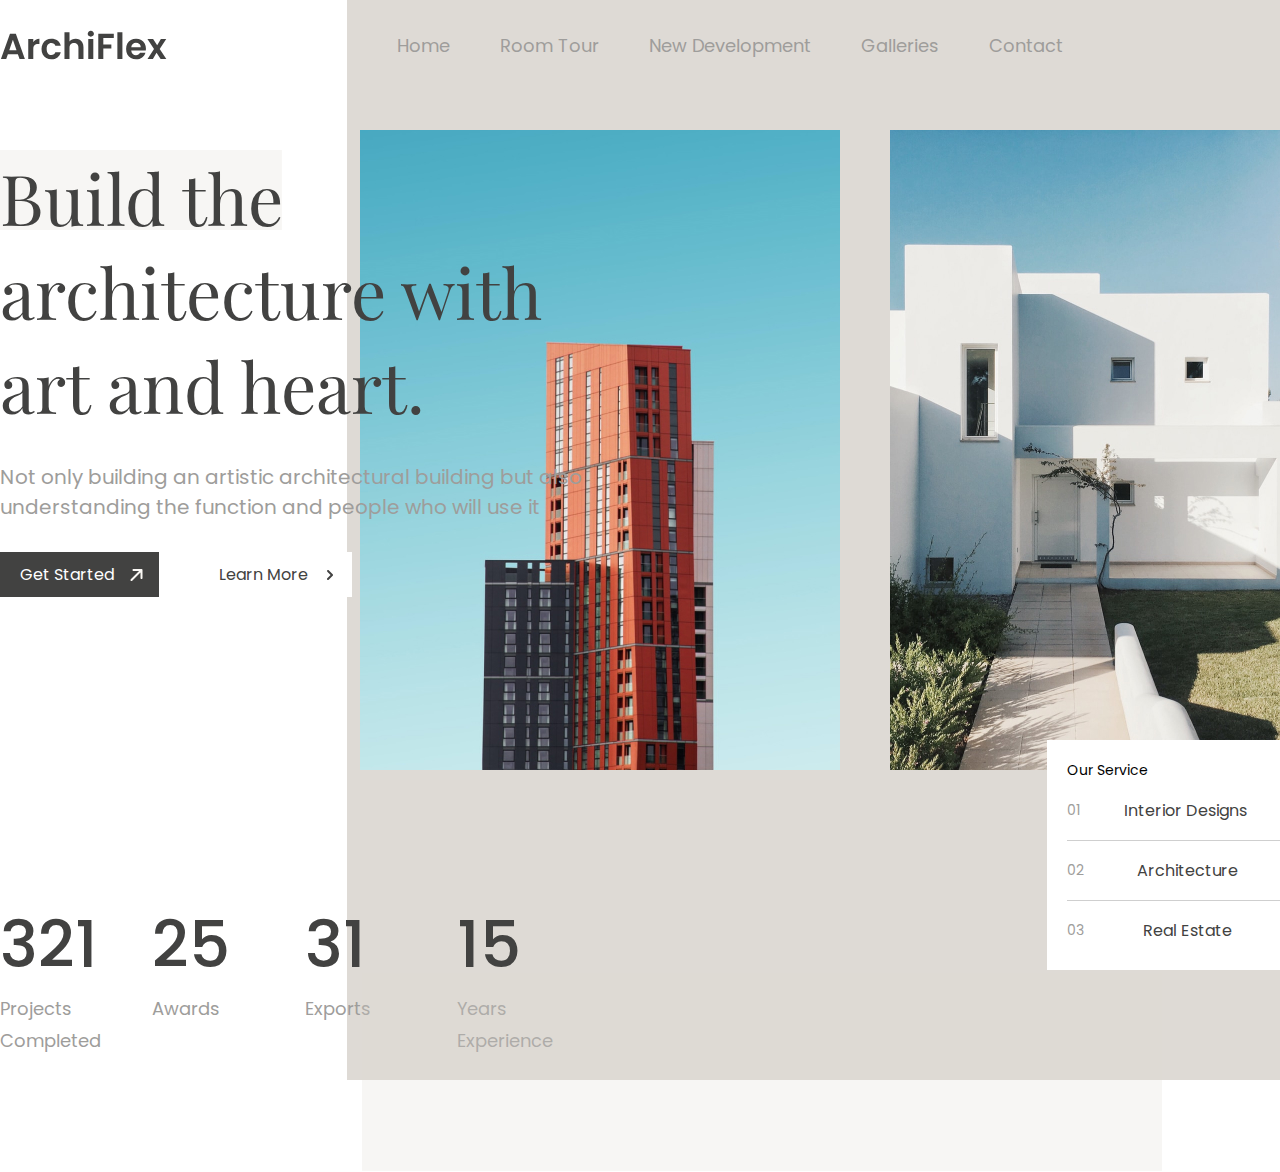
==== index.html @ a97c58bf "first commit" ====
<!DOCTYPE html>
<html lang="es">

<head>
    <meta charset="UTF-8">
    <meta name="viewport" content="width=device-width, initial-scale=1.0">
    <title>header 4</title>
    <link rel="stylesheet" href="css/style.css" />
    <link rel="preconnect" href="https://fonts.googleapis.com">
    <link rel="preconnect" href="https://fonts.gstatic.com" crossorigin>
    <link href="https://fonts.googleapis.com/css2?family=Poppins:wght@300;400;500;600;700&display=swap"
        rel="stylesheet">
    <link href="https://fonts.googleapis.com/css2?family=Playfair+Display&display=swap" rel="stylesheet">


    <link rel="stylesheet" href="css/style.css" />
</head>

<body>
    <img src="img/bg.svg" alt="" class="background">
    <div class="container">
        <header>
            <img src="img/ArchiFlex.svg" alt="" class="logo">
            <nav>
                <ul>
                    <li><a href="#">Home</a></li>
                    <li><a href="#">Room Tour</a></li>
                    <li><a href="#">New Development</a></li>
                    <li><a href="#">Galleries</a></li>
                    <li><a href="#">Contact</a></li>
                </ul>
        </header>
        <section class="hero">
            <h1>Build the architecture
                with art and heart.
            </h1>
            <h2>Not only building an artistic architectural building but also understanding the function and people who
                will use it
            </h2>
            <div class="buttons">
                <a href="#" class="btn1">Get Started
                    <img src="./img/arrowUp.svg" alt="">
                </a>
                <a href="#" class="btn2">Learn More
                    <img src="./img/chevron-down.svg" alt="">
                </a>
            </div>
            <div class="services">
                <div class="services__images">
                    <img src="./img/image01.jpg" alt="">
                    <img src="./img/image02.jpg" alt="">
                </div>
                <div class="services__text">
                    <h3>Our Service</h3>
                    <article>
                        <span>01</span>
                        <h4>Interior Designs</h4>
                        <img src="./img/Arrow.svg" alt="">
                    </article>
                    <article>
                        <span>02</span>
                        <h4>Architecture</h4>
                        <img src="./img/Arrow.svg" alt="">
                    </article>
                    <article>
                        <span>03</span>
                        <h4>Real Estate</h4>
                        <img src="./img/Arrow.svg" alt="">
                    </article>
                </div>

            </div>
        </section>
        <section class="testimonials">
            <div>
                <span>321</span>
                <p>Projects Completed</p>
            </div>
            <div>
                <span>25</span>
                <p>Awards</p>
            </div>
            <div>
                <span>31</span>
                <p>Exports</p>
            </div>
            <div>
                <span>15</span>
                <p>Years Experience</p>
            </div>
        </section>
    </div>
</body>

</html>
---- css/style.css ----
* {
  box-sizing: border-box;
  list-style: none;
  text-decoration: none;
  margin: 0;
  padding: 0;
}

.container {
  max-width: 1440px;
  margin: 0 auto;
}

body {
  font-family: "Poppins", sans-serif;
  font-size: 16px;
}

.background {
  position: absolute;
  top: 0;
  right: 0;
  z-index: -1;
}

header {
  display: flex;
  align-items: center;
  padding: 30px 0;
}
header nav {
  margin-left: 230px;
}
header nav ul {
  display: flex;
  gap: 50px;
}
header nav ul li a {
  color: #9e9d9b;
  font-size: 18px;
}
header nav ul li a:hover {
  color: #424241;
}

.hero {
  margin-top: 60px;
  position: relative;
}
.hero h1 {
  font-family: "Playfair Display", serif;
  font-weight: 400;
  font-size: 70px;
  color: #424241;
  position: relative;
  z-index: 1;
  width: 50%;
}
.hero h1::after {
  content: "";
  display: block;
  background-image: url("../img/rectangle6.svg");
  background-repeat: no-repeat;
  background-size: 100% 100%;
  width: 480px;
  height: 80px;
  position: absolute;
  top: 0;
  left: -120px;
  z-index: -1;
}
.hero h2 {
  color: #9e9d9b;
  font-size: 20px;
  font-weight: 400;
  margin: 30px 0;
  width: 50%;
}
.hero .buttons {
  display: flex;
  gap: 40px;
}
.hero .buttons .btn1 {
  background-color: #424241;
  color: #ffffff;
  padding: 10px 10px 10px 20px;
  display: flex;
  align-items: center;
  gap: 10px;
}
.hero .buttons .btn2 {
  background-color: #ffffff;
  color: #424241;
  padding: 10px 10px 10px 20px;
  display: flex;
  align-items: center;
  gap: 10px;
}
.hero .services {
  position: absolute;
  top: -120px;
  z-index: -1;
  right: -90px;
}
.hero .services__images {
  display: flex;
  gap: 50px;
  margin-top: 100px;
}
.hero .services__text {
  display: flex;
  flex-direction: column;
  gap: 10px;
  background-color: #ffffff;
  width: 30%;
  position: absolute;
  bottom: -200px;
  right: 20px;
  padding: 20px;
  font-size: 14px;
}
.hero .services__text h3 {
  font-weight: 400;
  font-size: 14px;
}
.hero .services__text article {
  display: flex;
  justify-content: space-between;
  align-items: center;
  border-bottom: 1px solid rgb(207, 207, 207);
  padding-bottom: 10px;
}
.hero .services__text article span {
  color: #9e9d9b;
}
.hero .services__text article h4 {
  color: #424241;
  font-weight: 400;
  font-size: 16px;
  position: relative;
}
.hero .services__text article:last-child {
  border-bottom: none;
  padding-bottom: 0;
}

.testimonials {
  display: flex;
  gap: 50px;
  margin-top: 300px;
}
.testimonials div {
  display: flex;
  flex-direction: column;
  width: 8%;
}
.testimonials div span {
  font-size: 64px;
  font-style: normal;
  font-weight: 500;
  line-height: 96px;
  color: #424241;
}
.testimonials div p {
  color: #9e9d9b;
  font-size: 18px;
  font-style: normal;
  font-weight: 400;
  line-height: 32px;
}
.testimonials div:nth-child(4) {
  position: relative;
}
.testimonials div:nth-child(4)::after {
  content: "";
  display: block;
  background-image: url("../img/rectangle6.svg");
  background-repeat: no-repeat;
  background-size: 100% 100%;
  width: 800px;
  height: 200px;
  position: absolute;
  top: 75px;
  left: -95px;
}/*# sourceMappingURL=style.css.map */
---- css/style.css ----
* {
  box-sizing: border-box;
  list-style: none;
  text-decoration: none;
  margin: 0;
  padding: 0;
}

.container {
  max-width: 1440px;
  margin: 0 auto;
}

body {
  font-family: "Poppins", sans-serif;
  font-size: 16px;
}

.background {
  position: absolute;
  top: 0;
  right: 0;
  z-index: -1;
}

header {
  display: flex;
  align-items: center;
  padding: 30px 0;
}
header nav {
  margin-left: 230px;
}
header nav ul {
  display: flex;
  gap: 50px;
}
header nav ul li a {
  color: #9e9d9b;
  font-size: 18px;
}
header nav ul li a:hover {
  color: #424241;
}

.hero {
  margin-top: 60px;
  position: relative;
}
.hero h1 {
  font-family: "Playfair Display", serif;
  font-weight: 400;
  font-size: 70px;
  color: #424241;
  position: relative;
  z-index: 1;
  width: 50%;
}
.hero h1::after {
  content: "";
  display: block;
  background-image: url("../img/rectangle6.svg");
  background-repeat: no-repeat;
  background-size: 100% 100%;
  width: 480px;
  height: 80px;
  position: absolute;
  top: 0;
  left: -120px;
  z-index: -1;
}
.hero h2 {
  color: #9e9d9b;
  font-size: 20px;
  font-weight: 400;
  margin: 30px 0;
  width: 50%;
}
.hero .buttons {
  display: flex;
  gap: 40px;
}
.hero .buttons .btn1 {
  background-color: #424241;
  color: #ffffff;
  padding: 10px 10px 10px 20px;
  display: flex;
  align-items: center;
  gap: 10px;
}
.hero .buttons .btn2 {
  background-color: #ffffff;
  color: #424241;
  padding: 10px 10px 10px 20px;
  display: flex;
  align-items: center;
  gap: 10px;
}
.hero .services {
  position: absolute;
  top: -120px;
  z-index: -1;
  right: -90px;
}
.hero .services__images {
  display: flex;
  gap: 50px;
  margin-top: 100px;
}
.hero .services__text {
  display: flex;
  flex-direction: column;
  gap: 10px;
  background-color: #ffffff;
  width: 30%;
  position: absolute;
  bottom: -200px;
  right: 20px;
  padding: 20px;
  font-size: 14px;
}
.hero .services__text h3 {
  font-weight: 400;
  font-size: 14px;
}
.hero .services__text article {
  display: flex;
  justify-content: space-between;
  align-items: center;
  border-bottom: 1px solid rgb(207, 207, 207);
  padding-bottom: 10px;
}
.hero .services__text article span {
  color: #9e9d9b;
}
.hero .services__text article h4 {
  color: #424241;
  font-weight: 400;
  font-size: 16px;
  position: relative;
}
.hero .services__text article:last-child {
  border-bottom: none;
  padding-bottom: 0;
}

.testimonials {
  display: flex;
  gap: 50px;
  margin-top: 300px;
}
.testimonials div {
  display: flex;
  flex-direction: column;
  width: 8%;
}
.testimonials div span {
  font-size: 64px;
  font-style: normal;
  font-weight: 500;
  line-height: 96px;
  color: #424241;
}
.testimonials div p {
  color: #9e9d9b;
  font-size: 18px;
  font-style: normal;
  font-weight: 400;
  line-height: 32px;
}
.testimonials div:nth-child(4) {
  position: relative;
}
.testimonials div:nth-child(4)::after {
  content: "";
  display: block;
  background-image: url("../img/rectangle6.svg");
  background-repeat: no-repeat;
  background-size: 100% 100%;
  width: 800px;
  height: 200px;
  position: absolute;
  top: 75px;
  left: -95px;
}/*# sourceMappingURL=style.css.map */
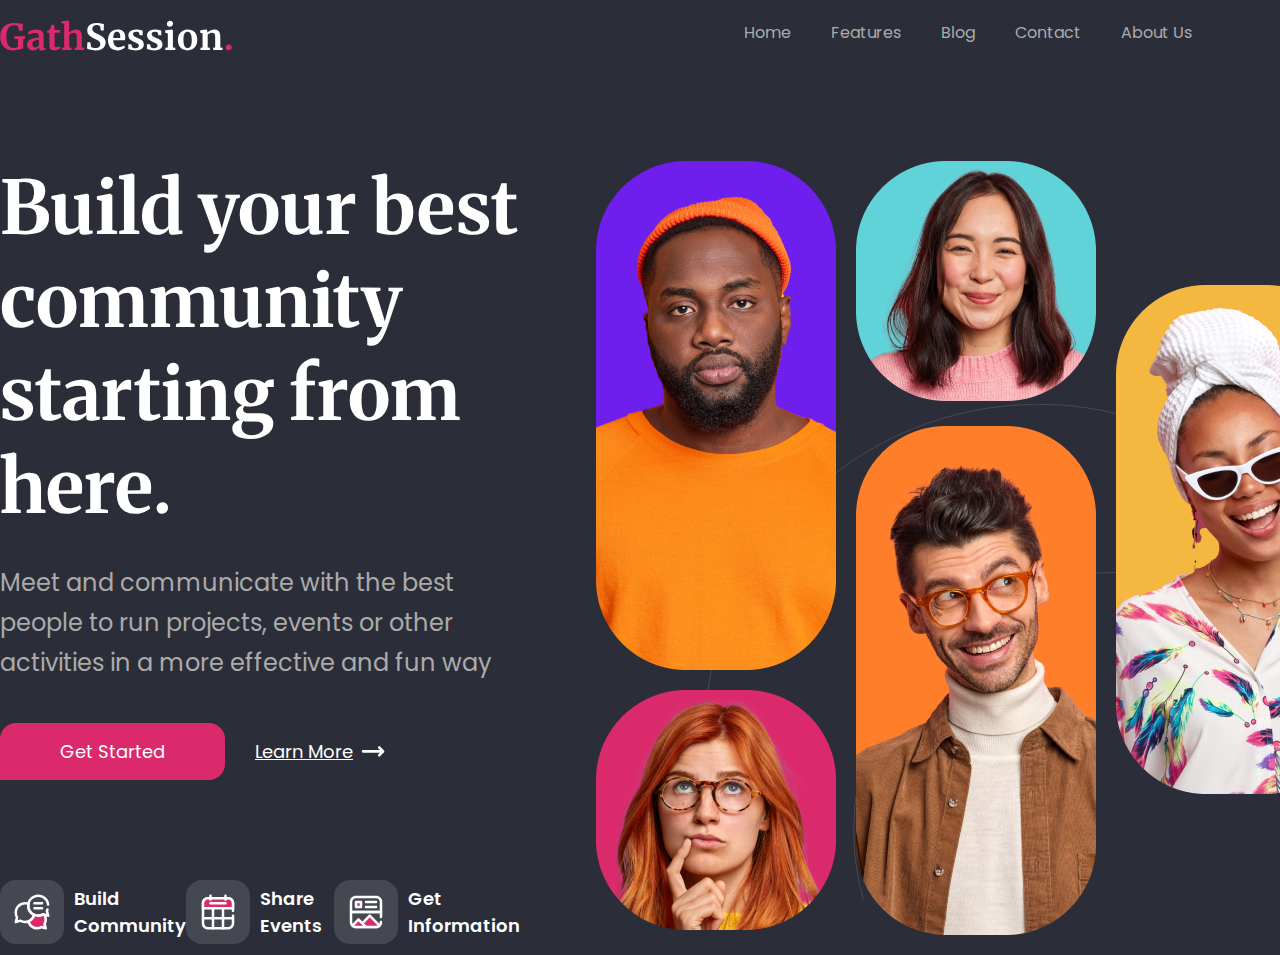
==== commit 87f3bafc: "first commit" ====
--- a/index.html
+++ b/index.html
@@ -4,13 +4,11 @@
 <head>
     <meta charset="UTF-8">
     <meta name="viewport" content="width=device-width, initial-scale=1.0">
-    <title>header 4</title>
+    <title>header 9</title>
     <link rel="stylesheet" href="css/style.css" />
     <link rel="preconnect" href="https://fonts.googleapis.com">
     <link rel="preconnect" href="https://fonts.gstatic.com" crossorigin>
-    <link href="https://fonts.googleapis.com/css2?family=Poppins:wght@300;400;500;600;700&display=swap"
-        rel="stylesheet">
-    <link href="https://fonts.googleapis.com/css2?family=Playfair+Display&display=swap" rel="stylesheet">
+    <link href="https://fonts.googleapis.com/css2?family=Merriweather:ital,wght@0,300;0,400;0,700;0,900;1,300;1,400;1,700;1,900&family=Poppins:ital,wght@0,100;0,200;0,300;0,400;0,500;0,600;0,700;0,800;0,900;1,100;1,200;1,300;1,400;1,500;1,600;1,700;1,800;1,900&display=swap" rel="stylesheet">
 
 
     <link rel="stylesheet" href="css/style.css" />
@@ -20,73 +18,50 @@
     <img src="img/bg.svg" alt="" class="background">
     <div class="container">
         <header>
-            <img src="img/ArchiFlex.svg" alt="" class="logo">
+            <img src="./img/GathSession.svg" alt="" class="logo">
             <nav>
                 <ul>
                     <li><a href="#">Home</a></li>
-                    <li><a href="#">Room Tour</a></li>
-                    <li><a href="#">New Development</a></li>
-                    <li><a href="#">Galleries</a></li>
+                    <li><a href="#">Features</a></li>
+                    <li><a href="#">Blog</a></li>
                     <li><a href="#">Contact</a></li>
+                    <li><a href="#">About Us</a></li>
                 </ul>
+            </nav>
         </header>
         <section class="hero">
-            <h1>Build the architecture
-                with art and heart.
-            </h1>
-            <h2>Not only building an artistic architectural building but also understanding the function and people who
-                will use it
-            </h2>
-            <div class="buttons">
-                <a href="#" class="btn1">Get Started
-                    <img src="./img/arrowUp.svg" alt="">
-                </a>
-                <a href="#" class="btn2">Learn More
-                    <img src="./img/chevron-down.svg" alt="">
-                </a>
+            <div class="hero__left">
+                <h1 class="title">Build your best community starting from here.</h1>
+                <p class="text">Meet and communicate with the best people to run projects, events or other
+                    activities in a more effective and fun way</p>
+                <div class="buttons">
+                    <a href="#" class="btn">Get Started</a>
+                    <a href="#" class="btn--outline">
+                        Learn More
+                        <img src="./img/Arrow.svg" alt="" class="hero__btn--arrow">
+                    </a>
+                </div>
+                <div class="services">
+                    <div>
+                        <img src="./img/commets.svg" alt="" class="services__img">
+                        <h2>Build Community</h2>
+                    </div>
+                    <div>
+                        <img src="./img/calenar.svg" alt="" class="services__img">
+                        <h2>Share Events</h2>
+                    </div>
+                    <div>
+                        <img src="./img/post.svg" alt="" class="services__img">
+                        <h2>Get Information</h2>
+                    </div>
+                </div>
             </div>
-            <div class="services">
-                <div class="services__images">
-                    <img src="./img/image01.jpg" alt="">
-                    <img src="./img/image02.jpg" alt="">
-                </div>
-                <div class="services__text">
-                    <h3>Our Service</h3>
-                    <article>
-                        <span>01</span>
-                        <h4>Interior Designs</h4>
-                        <img src="./img/Arrow.svg" alt="">
-                    </article>
-                    <article>
-                        <span>02</span>
-                        <h4>Architecture</h4>
-                        <img src="./img/Arrow.svg" alt="">
-                    </article>
-                    <article>
-                        <span>03</span>
-                        <h4>Real Estate</h4>
-                        <img src="./img/Arrow.svg" alt="">
-                    </article>
-                </div>
-
-            </div>
-        </section>
-        <section class="testimonials">
-            <div>
-                <span>321</span>
-                <p>Projects Completed</p>
-            </div>
-            <div>
-                <span>25</span>
-                <p>Awards</p>
-            </div>
-            <div>
-                <span>31</span>
-                <p>Exports</p>
-            </div>
-            <div>
-                <span>15</span>
-                <p>Years Experience</p>
+            <div class="hero__right">
+                <img src="./img/image.png" alt="" class="img1">
+                <img src="./img/image2.png" alt="" class="img2">
+                <img src="./img/image3.png" alt="" class="img3">
+                <img src="./img/image4.png" alt="" class="img4">
+                <img src="./img/image5.png" alt="" class="img5">
             </div>
         </section>
     </div>
--- a/css/style.css
+++ b/css/style.css
@@ -14,172 +14,125 @@
 body {
   font-family: "Poppins", sans-serif;
   font-size: 16px;
+  background-color: #2b2d38;
 }
 
 .background {
   position: absolute;
-  top: 0;
+  bottom: 0;
   right: 0;
   z-index: -1;
+  width: 45%;
 }
 
 header {
+  padding: 20px 0;
   display: flex;
-  align-items: center;
-  padding: 30px 0;
 }
 header nav {
-  margin-left: 230px;
+  margin-left: 40%;
 }
 header nav ul {
   display: flex;
-  gap: 50px;
+  gap: 40px;
 }
-header nav ul li a {
-  color: #9e9d9b;
-  font-size: 18px;
+header nav ul a {
+  color: #ababab;
 }
-header nav ul li a:hover {
-  color: #424241;
+header nav ul a:hover {
+  color: #ffffff;
+}
+header nav ul a:hover::after {
+  content: "";
+  display: block;
+  width: 25px;
+  height: 3px;
+  margin-top: 5px;
+  background-color: #db2a6b;
+  position: absolute;
 }
 
 .hero {
-  margin-top: 60px;
-  position: relative;
+  display: grid;
+  grid-template-columns: 1fr 1fr;
+  margin-top: 90px;
 }
-.hero h1 {
-  font-family: "Playfair Display", serif;
+.hero__left .title {
+  font-family: "Merriweather", serif;
+  font-size: 74px;
+  font-style: normal;
+  font-weight: 700;
+  line-height: normal;
+  color: #ffffff;
+}
+.hero__left .text {
+  color: #ababab;
+  font-size: 24px;
+  font-style: normal;
   font-weight: 400;
-  font-size: 70px;
-  color: #424241;
-  position: relative;
-  z-index: 1;
-  width: 50%;
+  line-height: 40px;
+  margin-top: 30px;
+  width: 95%;
 }
-.hero h1::after {
-  content: "";
-  display: block;
-  background-image: url("../img/rectangle6.svg");
-  background-repeat: no-repeat;
-  background-size: 100% 100%;
-  width: 480px;
-  height: 80px;
-  position: absolute;
-  top: 0;
-  left: -120px;
-  z-index: -1;
+.hero__left .buttons {
+  display: flex;
+  gap: 30px;
+  align-items: center;
+  margin-top: 40px;
+  font-size: 18px;
 }
-.hero h2 {
-  color: #9e9d9b;
-  font-size: 20px;
-  font-weight: 400;
-  margin: 30px 0;
-  width: 50%;
+.hero__left .buttons .btn {
+  background-color: #db2a6b;
+  color: #ffffff;
+  padding: 15px 60px;
+  border-radius: 16px 16px 16px 0px;
 }
-.hero .buttons {
+.hero__left .buttons .btn--outline {
+  color: #ffffff;
   display: flex;
-  gap: 40px;
+  align-items: center;
+  text-decoration: underline;
 }
-.hero .buttons .btn1 {
-  background-color: #424241;
-  color: #ffffff;
-  padding: 10px 10px 10px 20px;
+.hero__left .services {
+  margin-top: 100px;
+  display: flex;
+}
+.hero__left .services div {
   display: flex;
   align-items: center;
   gap: 10px;
 }
-.hero .buttons .btn2 {
-  background-color: #ffffff;
-  color: #424241;
-  padding: 10px 10px 10px 20px;
-  display: flex;
-  align-items: center;
-  gap: 10px;
-}
-.hero .services {
-  position: absolute;
-  top: -120px;
-  z-index: -1;
-  right: -90px;
-}
-.hero .services__images {
-  display: flex;
-  gap: 50px;
-  margin-top: 100px;
-}
-.hero .services__text {
-  display: flex;
-  flex-direction: column;
-  gap: 10px;
-  background-color: #ffffff;
-  width: 30%;
-  position: absolute;
-  bottom: -200px;
-  right: 20px;
-  padding: 20px;
-  font-size: 14px;
-}
-.hero .services__text h3 {
-  font-weight: 400;
-  font-size: 14px;
-}
-.hero .services__text article {
-  display: flex;
-  justify-content: space-between;
-  align-items: center;
-  border-bottom: 1px solid rgb(207, 207, 207);
-  padding-bottom: 10px;
-}
-.hero .services__text article span {
-  color: #9e9d9b;
-}
-.hero .services__text article h4 {
-  color: #424241;
-  font-weight: 400;
-  font-size: 16px;
-  position: relative;
-}
-.hero .services__text article:last-child {
-  border-bottom: none;
-  padding-bottom: 0;
-}
-
-.testimonials {
-  display: flex;
-  gap: 50px;
-  margin-top: 300px;
-}
-.testimonials div {
-  display: flex;
-  flex-direction: column;
-  width: 8%;
-}
-.testimonials div span {
-  font-size: 64px;
-  font-style: normal;
-  font-weight: 500;
-  line-height: 96px;
-  color: #424241;
-}
-.testimonials div p {
-  color: #9e9d9b;
+.hero__left .services div h2 {
   font-size: 18px;
   font-style: normal;
-  font-weight: 400;
-  line-height: 32px;
+  font-weight: 600;
+  line-height: normal;
+  color: #ffffff;
+  width: 50%;
 }
-.testimonials div:nth-child(4) {
+.hero__right {
+  display: grid;
+  grid-template-columns: 1fr 1fr 1fr;
+  grid-template-rows: 1fr 1fr 1fr;
+  grid-auto-flow: column;
+  gap: 20px;
   position: relative;
+  left: 10%;
 }
-.testimonials div:nth-child(4)::after {
-  content: "";
-  display: block;
-  background-image: url("../img/rectangle6.svg");
-  background-repeat: no-repeat;
-  background-size: 100% 100%;
-  width: 800px;
-  height: 200px;
-  position: absolute;
-  top: 75px;
-  left: -95px;
+.hero__right .img1 {
+  grid-row: 1/span 2;
+}
+.hero__right .img2 {
+  grid-row: 3/span 2;
+}
+.hero__right .img3 {
+  grid-row: 1/span 1;
+}
+.hero__right .img4 {
+  grid-row: 2/span 2;
+}
+.hero__right .img5 {
+  grid-row: 1/span 3;
+  position: relative;
+  top: 16%;
 }/*# sourceMappingURL=style.css.map */--- a/css/style.css
+++ b/css/style.css
@@ -14,172 +14,125 @@
 body {
   font-family: "Poppins", sans-serif;
   font-size: 16px;
+  background-color: #2b2d38;
 }
 
 .background {
   position: absolute;
-  top: 0;
+  bottom: 0;
   right: 0;
   z-index: -1;
+  width: 45%;
 }
 
 header {
+  padding: 20px 0;
   display: flex;
-  align-items: center;
-  padding: 30px 0;
 }
 header nav {
-  margin-left: 230px;
+  margin-left: 40%;
 }
 header nav ul {
   display: flex;
-  gap: 50px;
+  gap: 40px;
 }
-header nav ul li a {
-  color: #9e9d9b;
-  font-size: 18px;
+header nav ul a {
+  color: #ababab;
 }
-header nav ul li a:hover {
-  color: #424241;
+header nav ul a:hover {
+  color: #ffffff;
+}
+header nav ul a:hover::after {
+  content: "";
+  display: block;
+  width: 25px;
+  height: 3px;
+  margin-top: 5px;
+  background-color: #db2a6b;
+  position: absolute;
 }
 
 .hero {
-  margin-top: 60px;
-  position: relative;
+  display: grid;
+  grid-template-columns: 1fr 1fr;
+  margin-top: 90px;
 }
-.hero h1 {
-  font-family: "Playfair Display", serif;
+.hero__left .title {
+  font-family: "Merriweather", serif;
+  font-size: 74px;
+  font-style: normal;
+  font-weight: 700;
+  line-height: normal;
+  color: #ffffff;
+}
+.hero__left .text {
+  color: #ababab;
+  font-size: 24px;
+  font-style: normal;
   font-weight: 400;
-  font-size: 70px;
-  color: #424241;
-  position: relative;
-  z-index: 1;
-  width: 50%;
+  line-height: 40px;
+  margin-top: 30px;
+  width: 95%;
 }
-.hero h1::after {
-  content: "";
-  display: block;
-  background-image: url("../img/rectangle6.svg");
-  background-repeat: no-repeat;
-  background-size: 100% 100%;
-  width: 480px;
-  height: 80px;
-  position: absolute;
-  top: 0;
-  left: -120px;
-  z-index: -1;
+.hero__left .buttons {
+  display: flex;
+  gap: 30px;
+  align-items: center;
+  margin-top: 40px;
+  font-size: 18px;
 }
-.hero h2 {
-  color: #9e9d9b;
-  font-size: 20px;
-  font-weight: 400;
-  margin: 30px 0;
-  width: 50%;
+.hero__left .buttons .btn {
+  background-color: #db2a6b;
+  color: #ffffff;
+  padding: 15px 60px;
+  border-radius: 16px 16px 16px 0px;
 }
-.hero .buttons {
+.hero__left .buttons .btn--outline {
+  color: #ffffff;
   display: flex;
-  gap: 40px;
+  align-items: center;
+  text-decoration: underline;
 }
-.hero .buttons .btn1 {
-  background-color: #424241;
-  color: #ffffff;
-  padding: 10px 10px 10px 20px;
+.hero__left .services {
+  margin-top: 100px;
+  display: flex;
+}
+.hero__left .services div {
   display: flex;
   align-items: center;
   gap: 10px;
 }
-.hero .buttons .btn2 {
-  background-color: #ffffff;
-  color: #424241;
-  padding: 10px 10px 10px 20px;
-  display: flex;
-  align-items: center;
-  gap: 10px;
-}
-.hero .services {
-  position: absolute;
-  top: -120px;
-  z-index: -1;
-  right: -90px;
-}
-.hero .services__images {
-  display: flex;
-  gap: 50px;
-  margin-top: 100px;
-}
-.hero .services__text {
-  display: flex;
-  flex-direction: column;
-  gap: 10px;
-  background-color: #ffffff;
-  width: 30%;
-  position: absolute;
-  bottom: -200px;
-  right: 20px;
-  padding: 20px;
-  font-size: 14px;
-}
-.hero .services__text h3 {
-  font-weight: 400;
-  font-size: 14px;
-}
-.hero .services__text article {
-  display: flex;
-  justify-content: space-between;
-  align-items: center;
-  border-bottom: 1px solid rgb(207, 207, 207);
-  padding-bottom: 10px;
-}
-.hero .services__text article span {
-  color: #9e9d9b;
-}
-.hero .services__text article h4 {
-  color: #424241;
-  font-weight: 400;
-  font-size: 16px;
-  position: relative;
-}
-.hero .services__text article:last-child {
-  border-bottom: none;
-  padding-bottom: 0;
-}
-
-.testimonials {
-  display: flex;
-  gap: 50px;
-  margin-top: 300px;
-}
-.testimonials div {
-  display: flex;
-  flex-direction: column;
-  width: 8%;
-}
-.testimonials div span {
-  font-size: 64px;
-  font-style: normal;
-  font-weight: 500;
-  line-height: 96px;
-  color: #424241;
-}
-.testimonials div p {
-  color: #9e9d9b;
+.hero__left .services div h2 {
   font-size: 18px;
   font-style: normal;
-  font-weight: 400;
-  line-height: 32px;
+  font-weight: 600;
+  line-height: normal;
+  color: #ffffff;
+  width: 50%;
 }
-.testimonials div:nth-child(4) {
+.hero__right {
+  display: grid;
+  grid-template-columns: 1fr 1fr 1fr;
+  grid-template-rows: 1fr 1fr 1fr;
+  grid-auto-flow: column;
+  gap: 20px;
   position: relative;
+  left: 10%;
 }
-.testimonials div:nth-child(4)::after {
-  content: "";
-  display: block;
-  background-image: url("../img/rectangle6.svg");
-  background-repeat: no-repeat;
-  background-size: 100% 100%;
-  width: 800px;
-  height: 200px;
-  position: absolute;
-  top: 75px;
-  left: -95px;
+.hero__right .img1 {
+  grid-row: 1/span 2;
+}
+.hero__right .img2 {
+  grid-row: 3/span 2;
+}
+.hero__right .img3 {
+  grid-row: 1/span 1;
+}
+.hero__right .img4 {
+  grid-row: 2/span 2;
+}
+.hero__right .img5 {
+  grid-row: 1/span 3;
+  position: relative;
+  top: 16%;
 }/*# sourceMappingURL=style.css.map */